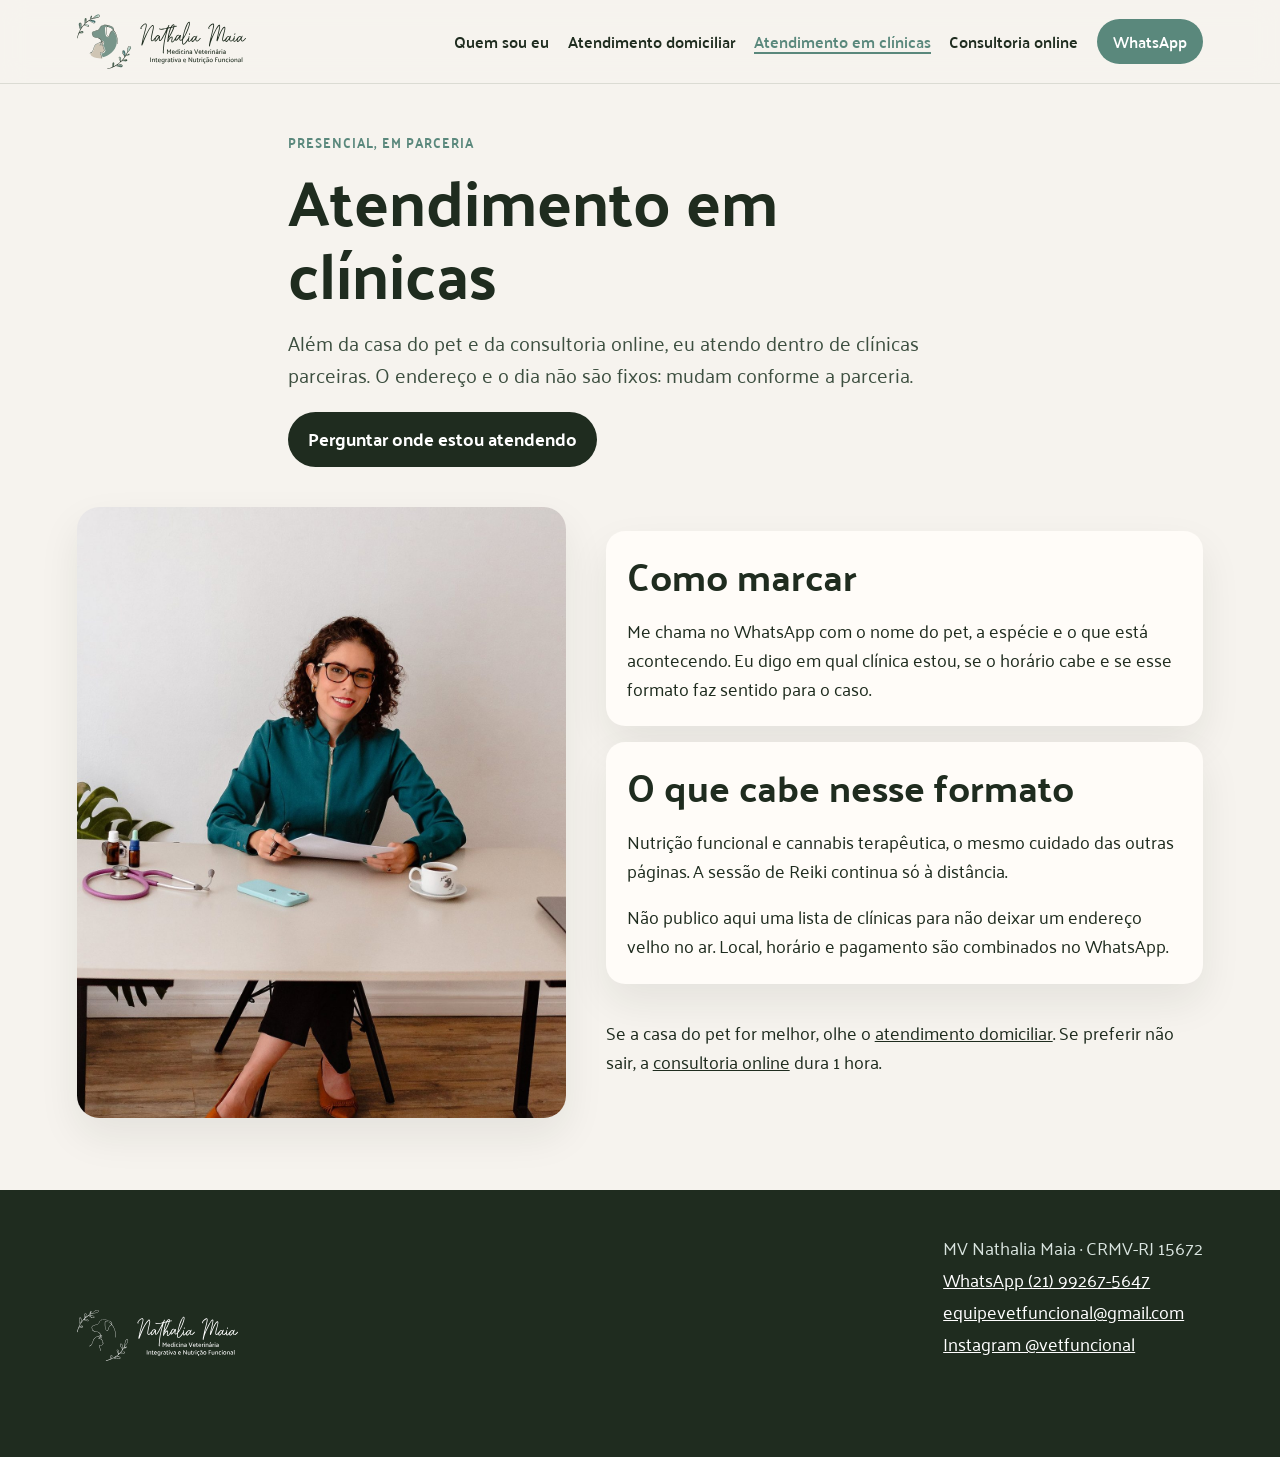
==== clinicas.html @ 90c44188 "Abre WhatsApp, e-mail e Instagram em outra aba. Co-authored-by: Cursor <cursoragent@cursor.com>" ====
<!DOCTYPE html>
<html lang="pt-BR">
<head>
  <meta charset="utf-8">
  <meta name="viewport" content="width=device-width, initial-scale=1">
  <meta name="robots" content="noindex">
  <title>Atendimento em clínicas | Nathalia Maia</title>
  <meta name="description" content="Atendimento da Dra. Nathalia Maia em clínicas parceiras. Local e horário confirmados pelo WhatsApp.">
  <link rel="icon" href="assets/icone.png">
  <link rel="preconnect" href="https://fonts.googleapis.com">
  <link rel="preconnect" href="https://fonts.gstatic.com" crossorigin>
  <link href="https://fonts.googleapis.com/css2?family=Palanquin:wght@400;500;600;700&display=swap" rel="stylesheet">
  <link rel="stylesheet" href="css/styles.css">
</head>
<body>
  <a class="skip" href="#conteudo">Ir para o conteúdo</a>
  <header class="site-header">
    <a class="logo" href="index.html">
      <img src="assets/logo.svg" alt="Nathalia Maia, medicina veterinária integrativa e nutrição funcional">
    </a>
    <button class="nav-toggle" type="button" aria-expanded="false" aria-controls="site-nav">Menu</button>
    <nav class="site-nav" id="site-nav">
      <a href="index.html">Quem sou eu</a>
      <a href="domiciliar.html">Atendimento domiciliar</a>
      <a href="clinicas.html" aria-current="page">Atendimento em clínicas</a>
      <a href="online.html">Consultoria online</a>
      <a class="btn btn-wa" href="https://wa.me/5521992675647?text=Ol%C3%A1%2C%20Dra.%20Nathalia!%20Vim%20pelo%20site%20e%20gostaria%20de%20saber%20sobre%20o%20atendimento%20em%20cl%C3%ADnica." target="_blank" rel="noopener noreferrer">WhatsApp</a>
    </nav>
  </header>

  <main id="conteudo">
    <section class="wrap page-hero">
      <p class="kicker">Presencial, em parceria</p>
      <h1>Atendimento em clínicas</h1>
      <p class="lead">Além da casa do pet e da consultoria online, eu atendo dentro de clínicas parceiras. O endereço e o dia não são fixos: mudam conforme a parceria.</p>
      <div class="actions">
        <a class="btn btn-solid" href="https://wa.me/5521992675647?text=Ol%C3%A1%2C%20Dra.%20Nathalia!%20Vim%20pelo%20site%20e%20gostaria%20de%20saber%20sobre%20o%20atendimento%20em%20cl%C3%ADnica." target="_blank" rel="noopener noreferrer">Perguntar onde estou atendendo</a>
      </div>
    </section>

    <section class="section" style="padding-top: 1.5rem;">
      <div class="wrap split">
        <div class="frame portrait">
          <img src="assets/nathalia-mesa.jpg" alt="Dra. Nathalia Maia em atendimento, sentada à mesa com documentos">
        </div>
        <div class="stack">
          <article class="card">
            <h2>Como marcar</h2>
            <p>Me chama no WhatsApp com o nome do pet, a espécie e o que está acontecendo. Eu digo em qual clínica estou, se o horário cabe e se esse formato faz sentido para o caso.</p>
          </article>
          <article class="card">
            <h2>O que cabe nesse formato</h2>
            <p>Nutrição funcional e cannabis terapêutica, o mesmo cuidado das outras páginas. A sessão de Reiki continua só à distância.</p>
            <p>Não publico aqui uma lista de clínicas para não deixar um endereço velho no ar. Local, horário e pagamento são combinados no WhatsApp.</p>
          </article>
          <p>Se a casa do pet for melhor, olhe o <a href="domiciliar.html">atendimento domiciliar</a>. Se preferir não sair, a <a href="online.html">consultoria online</a> dura 1 hora.</p>
        </div>
      </div>
    </section>
  </main>

  <footer class="site-footer">
    <div class="wrap">
      <img src="assets/logo-branco.svg" alt="">
      <div>
        <p>MV Nathalia Maia · CRMV-RJ 15672</p>
        <p><a href="https://wa.me/5521992675647" target="_blank" rel="noopener noreferrer">WhatsApp (21) 99267-5647</a></p>
        <p><a href="mailto:equipevetfuncional@gmail.com" target="_blank" rel="noopener noreferrer">equipevetfuncional@gmail.com</a></p>
        <p><a href="https://instagram.com/vetfuncional" target="_blank" rel="noopener noreferrer">Instagram @vetfuncional</a></p>
      </div>
    </div>
  </footer>
  <a class="float-wa" href="https://wa.me/5521992675647?text=Ol%C3%A1%2C%20Dra.%20Nathalia!%20Vim%20pelo%20site%20e%20gostaria%20de%20saber%20sobre%20o%20atendimento%20em%20cl%C3%ADnica." target="_blank" rel="noopener noreferrer">WhatsApp</a>
  <script src="js/nav.js"></script>
</body>
</html>
---- css/styles.css ----
:root {
  --ink: #1f2c1f;
  --ink-soft: #3d4f40;
  --viridian: #5a887c;
  --cyan: #609090;
  --tareyton: #a2c9be;
  --dune: #cec0ae;
  --khaki: #b8a687;
  --paper: #f6f3ee;
  --card: #fffcf8;
  --line: rgba(31, 44, 31, 0.12);
  --shadow: 0 18px 40px rgba(31, 44, 31, 0.08);
  --header: 5.25rem;
  --max: 72rem;
  --font: "Palanquin", "Segoe UI", sans-serif;
}

* { box-sizing: border-box; }

html { scroll-behavior: smooth; }

body {
  margin: 0;
  font-family: var(--font);
  color: var(--ink);
  background: var(--paper);
  font-size: 1.125rem;
  line-height: 1.6;
}

img { max-width: 100%; display: block; }

a { color: inherit; }

.skip {
  position: absolute;
  left: 1rem;
  top: -4rem;
  background: var(--ink);
  color: white;
  padding: 0.5rem 0.8rem;
  z-index: 20;
}

.skip:focus { top: 1rem; }

.site-header {
  position: sticky;
  top: 0;
  z-index: 10;
  display: flex;
  align-items: center;
  justify-content: space-between;
  gap: 1rem;
  min-height: var(--header);
  padding: 0.75rem 6vw;
  background: rgba(246, 243, 238, 0.92);
  backdrop-filter: blur(12px);
  border-bottom: 1px solid var(--line);
}

.logo img { height: 3.4rem; width: auto; }

.nav-toggle {
  display: none;
  border: 1px solid var(--ink);
  background: transparent;
  color: var(--ink);
  font: inherit;
  font-weight: 600;
  padding: 0.45rem 0.8rem;
  border-radius: 999px;
  cursor: pointer;
}

.site-nav {
  display: flex;
  align-items: center;
  gap: 1.15rem;
}

.site-nav a {
  text-decoration: none;
  font-weight: 600;
  font-size: 1rem;
}

.site-nav a[aria-current="page"] {
  color: var(--viridian);
  box-shadow: inset 0 -2px 0 var(--viridian);
}

.btn {
  display: inline-flex;
  align-items: center;
  justify-content: center;
  gap: 0.45rem;
  text-decoration: none;
  font-weight: 700;
  border-radius: 999px;
  padding: 0.75rem 1.2rem;
  border: 1px solid transparent;
}

.btn-solid {
  background: var(--ink);
  color: white;
}

.btn-solid:hover { background: #314332; }

.btn-ghost {
  background: transparent;
  color: var(--ink);
  border-color: var(--ink);
}

.btn-wa { background: var(--viridian); color: white; padding: 0.55rem 0.95rem; }
.btn-wa:hover { background: #4c756a; }

.wrap {
  width: min(var(--max), calc(100% - 12vw));
  margin-inline: auto;
}

.hero {
  display: grid;
  grid-template-columns: 1.15fr 0.85fr;
  gap: 3.5rem;
  align-items: center;
  padding: 3.5rem 0 4rem;
}

.kicker {
  margin: 0 0 0.6rem;
  letter-spacing: 0.08em;
  text-transform: uppercase;
  font-size: 0.82rem;
  font-weight: 700;
  color: var(--viridian);
}

h1, h2, h3 { line-height: 1.15; font-weight: 700; }

h1 { font-size: clamp(2.4rem, 5vw, 4.1rem); margin: 0 0 1rem; }

h2 { font-size: clamp(1.8rem, 3vw, 2.5rem); margin: 0 0 0.8rem; }

h3 { font-size: 1.35rem; margin: 0 0 0.4rem; }

.lead { font-size: 1.25rem; color: var(--ink-soft); margin: 0 0 1.4rem; }

.actions { display: flex; flex-wrap: wrap; gap: 0.75rem; }

.hero-photo {
  position: relative;
}

.hero-photo img {
  width: 100%;
  aspect-ratio: 4 / 5;
  object-fit: cover;
  object-position: center 68%;
  border-radius: 1.6rem 1.6rem 4.5rem 1.6rem;
  box-shadow: var(--shadow);
}

.hero-photo::before {
  content: "";
  position: absolute;
  inset: 1.2rem -1rem -1rem 1.4rem;
  background: var(--tareyton);
  border-radius: 1.6rem 1.6rem 4.5rem 1.6rem;
  z-index: -1;
}

.band {
  background: #e7f2ee;
  padding: 4rem 0;
}

.band-sand { background: #f3eee6; }

.section { padding: 4.5rem 0; }

.grid-3, .grid-2 { display: grid; gap: 1.1rem; }

.grid-3 { grid-template-columns: repeat(3, 1fr); }
.grid-2 { grid-template-columns: repeat(2, 1fr); }

.card {
  background: var(--card);
  border-radius: 1.2rem;
  padding: 1.4rem 1.35rem 1.5rem;
  box-shadow: var(--shadow);
}

.card p:last-child { margin-bottom: 0; }

.card a.more {
  display: inline-block;
  margin-top: 0.8rem;
  font-weight: 700;
  color: var(--viridian);
}

.split {
  display: grid;
  grid-template-columns: 0.9fr 1.1fr;
  gap: 2.5rem;
  align-items: center;
}

.frame img {
  width: 100%;
  border-radius: 1.4rem;
  object-fit: cover;
  box-shadow: var(--shadow);
}

.portrait img { aspect-ratio: 4 / 5; object-position: center 30%; }
.wide img { aspect-ratio: 16 / 9; object-position: center 40%; }

ul.clean, ol.clean { margin: 0.4rem 0 0; padding-left: 1.15rem; }
ul.clean li, ol.clean li { margin: 0.35rem 0; }

.price {
  display: flex;
  flex-direction: column;
  gap: 0.2rem;
}

.price strong {
  font-size: 1.8rem;
  letter-spacing: -0.03em;
}

.note {
  border-left: 4px solid var(--khaki);
  background: #f8f1e6;
  padding: 1rem 1.1rem;
  border-radius: 0 1rem 1rem 0;
}

.note p { margin: 0.35rem 0; }

.quotes { display: grid; grid-template-columns: repeat(3, 1fr); gap: 1rem; }

blockquote {
  margin: 0;
  background: var(--card);
  border-radius: 1.2rem;
  padding: 1.3rem;
  box-shadow: var(--shadow);
}

blockquote p { margin: 0 0 0.8rem; }

blockquote footer { color: var(--ink-soft); font-size: 0.95rem; }

details {
  background: var(--card);
  border-radius: 1rem;
  padding: 0.9rem 1.1rem;
  box-shadow: var(--shadow);
}

details + details { margin-top: 0.7rem; }

summary {
  cursor: pointer;
  font-weight: 700;
}

details p { margin: 0.7rem 0 0.2rem; }

.page-hero { padding: 3rem 0 1rem; max-width: 44rem; }

.stack { display: grid; gap: 1rem; }

.site-footer {
  background: var(--ink);
  color: #f4f1ea;
  padding: 2.5rem 0 6rem;
}

.site-footer .wrap {
  display: flex;
  justify-content: space-between;
  gap: 2rem;
  align-items: end;
}

.site-footer img { height: 3.2rem; width: auto; }

.site-footer a { color: white; }
.site-footer p { margin: 0.2rem 0; color: #d9e4df; }

.float-wa {
  display: none;
}

@media (max-width: 860px) {
  .nav-toggle { display: inline-flex; }

  .site-nav {
    display: none;
    position: absolute;
    top: 100%;
    left: 0;
    right: 0;
    flex-direction: column;
    align-items: stretch;
    gap: 0.2rem;
    padding: 0.8rem 6vw 1.2rem;
    background: var(--paper);
    border-bottom: 1px solid var(--line);
  }

  .site-nav.is-open { display: flex; }

  .site-nav a { padding: 0.55rem 0; }

  .hero, .split, .grid-3, .grid-2, .quotes {
    grid-template-columns: 1fr;
  }

  .hero-photo { order: -1; }
  .hero-photo img, .portrait img { aspect-ratio: 5 / 4; object-position: center 70%; }

  .site-footer .wrap { flex-direction: column; align-items: start; }

  .float-wa {
    display: inline-flex;
    position: fixed;
    right: 1rem;
    bottom: 1rem;
    z-index: 12;
    background: var(--viridian);
    color: white;
    text-decoration: none;
    font-weight: 700;
    border-radius: 999px;
    padding: 0.8rem 1.05rem;
    box-shadow: var(--shadow);
  }
}
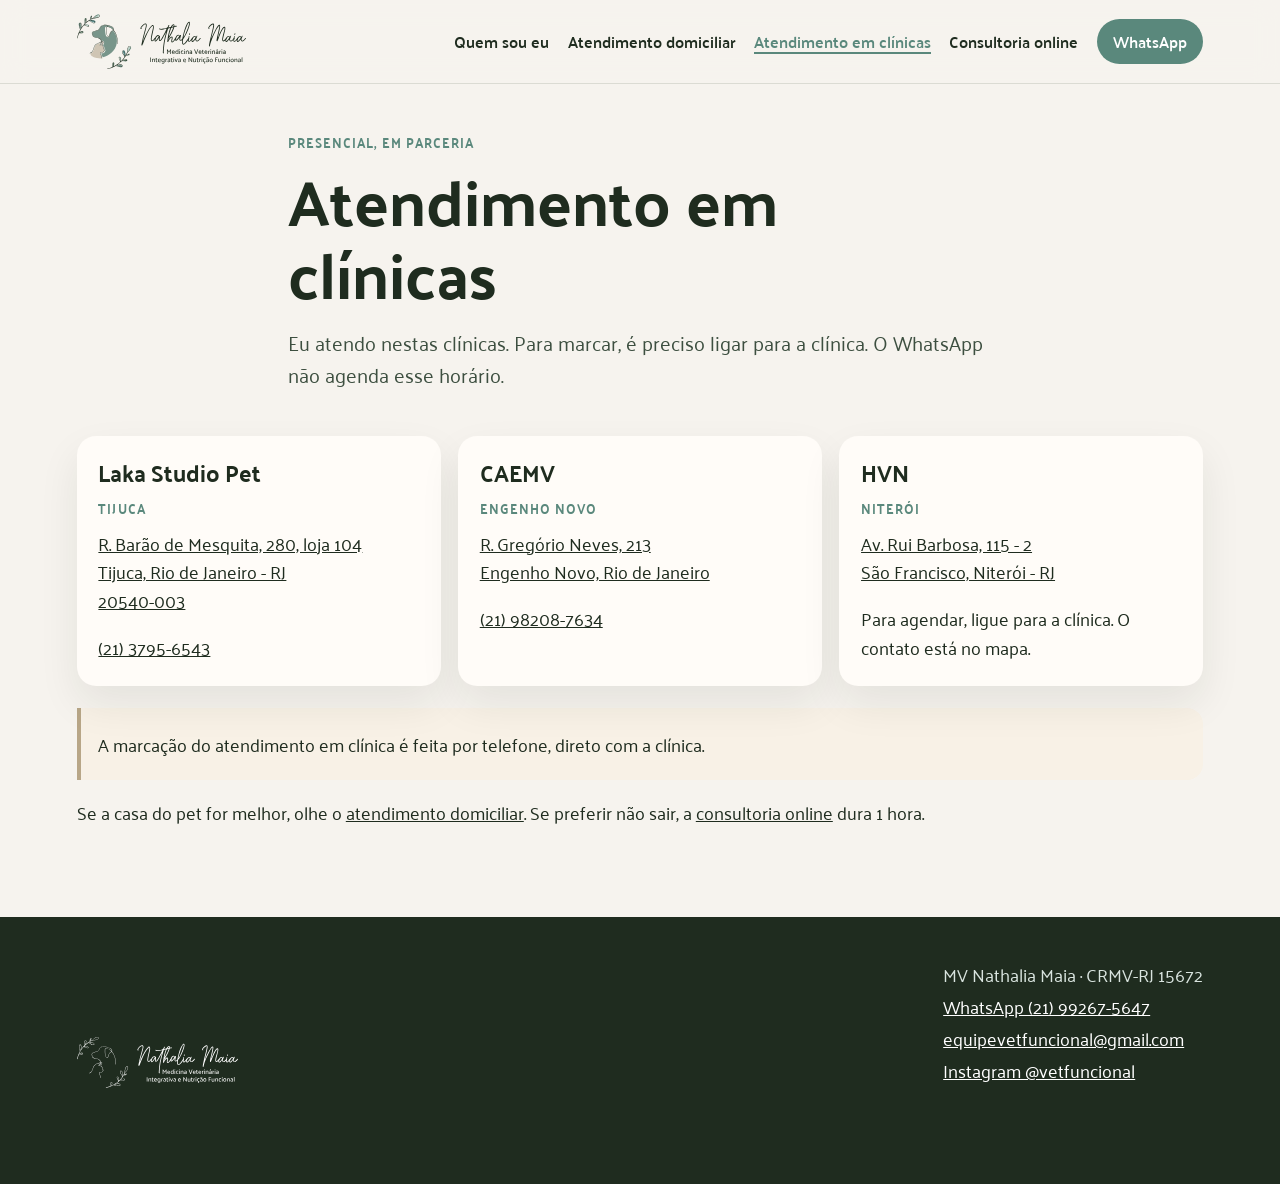
==== commit e62ba09b: "Adiciona os tres atendimentos e as clinicas parceiras. Co-authored-by: Cursor <cursoragent@cursor.co" ====
--- a/clinicas.html
+++ b/clinicas.html
@@ -5,7 +5,7 @@
   <meta name="viewport" content="width=device-width, initial-scale=1">
   <meta name="robots" content="noindex">
   <title>Atendimento em clínicas | Nathalia Maia</title>
-  <meta name="description" content="Atendimento da Dra. Nathalia Maia em clínicas parceiras. Local e horário confirmados pelo WhatsApp.">
+  <meta name="description" content="Atendimento da Dra. Nathalia Maia na Laka Studio Pet, no CAEMV e no HVN. A marcação é por telefone, na clínica.">
   <link rel="icon" href="assets/icone.png">
   <link rel="preconnect" href="https://fonts.googleapis.com">
   <link rel="preconnect" href="https://fonts.gstatic.com" crossorigin>
@@ -32,29 +32,41 @@
     <section class="wrap page-hero">
       <p class="kicker">Presencial, em parceria</p>
       <h1>Atendimento em clínicas</h1>
-      <p class="lead">Além da casa do pet e da consultoria online, eu atendo dentro de clínicas parceiras. O endereço e o dia não são fixos: mudam conforme a parceria.</p>
-      <div class="actions">
-        <a class="btn btn-solid" href="https://wa.me/5521992675647?text=Ol%C3%A1%2C%20Dra.%20Nathalia!%20Vim%20pelo%20site%20e%20gostaria%20de%20saber%20sobre%20o%20atendimento%20em%20cl%C3%ADnica." target="_blank" rel="noopener noreferrer">Perguntar onde estou atendendo</a>
-      </div>
+      <p class="lead">Eu atendo nestas clínicas. Para marcar, é preciso ligar para a clínica. O WhatsApp não agenda esse horário.</p>
     </section>
 
-    <section class="section" style="padding-top: 1.5rem;">
-      <div class="wrap split">
-        <div class="frame portrait">
-          <img src="assets/nathalia-mesa.jpg" alt="Dra. Nathalia Maia em atendimento, sentada à mesa com documentos">
+    <section class="section" style="padding-top: 0.5rem;">
+      <div class="wrap grid-3">
+        <article class="card clinic">
+          <h2>Laka Studio Pet</h2>
+          <p class="kicker">Tijuca</p>
+          <address>
+            <a href="https://share.google/s3fcUxepsuqesqkMe" target="_blank" rel="noopener noreferrer">R. Barão de Mesquita, 280, loja 104<br>Tijuca, Rio de Janeiro - RJ<br>20540-003</a>
+          </address>
+          <p><a href="tel:+552137956543" target="_blank" rel="noopener noreferrer">(21) 3795-6543</a></p>
+        </article>
+        <article class="card clinic">
+          <h2>CAEMV</h2>
+          <p class="kicker">Engenho Novo</p>
+          <address>
+            <a href="https://share.google/D18ZGdsnFcxJZCUdR" target="_blank" rel="noopener noreferrer">R. Gregório Neves, 213<br>Engenho Novo, Rio de Janeiro</a>
+          </address>
+          <p><a href="tel:+5521982087634" target="_blank" rel="noopener noreferrer">(21) 98208-7634</a></p>
+        </article>
+        <article class="card clinic">
+          <h2>HVN</h2>
+          <p class="kicker">Niterói</p>
+          <address>
+            <a href="https://share.google/txyQlOw5Al6ia4sF4" target="_blank" rel="noopener noreferrer">Av. Rui Barbosa, 115 - 2<br>São Francisco, Niterói - RJ</a>
+          </address>
+          <p>Para agendar, ligue para a clínica. O contato está no mapa.</p>
+        </article>
+      </div>
+      <div class="wrap">
+        <div class="note" style="margin-top: 1.4rem;">
+          <p>A marcação do atendimento em clínica é feita por telefone, direto com a clínica.</p>
         </div>
-        <div class="stack">
-          <article class="card">
-            <h2>Como marcar</h2>
-            <p>Me chama no WhatsApp com o nome do pet, a espécie e o que está acontecendo. Eu digo em qual clínica estou, se o horário cabe e se esse formato faz sentido para o caso.</p>
-          </article>
-          <article class="card">
-            <h2>O que cabe nesse formato</h2>
-            <p>Nutrição funcional e cannabis terapêutica, o mesmo cuidado das outras páginas. A sessão de Reiki continua só à distância.</p>
-            <p>Não publico aqui uma lista de clínicas para não deixar um endereço velho no ar. Local, horário e pagamento são combinados no WhatsApp.</p>
-          </article>
-          <p>Se a casa do pet for melhor, olhe o <a href="domiciliar.html">atendimento domiciliar</a>. Se preferir não sair, a <a href="online.html">consultoria online</a> dura 1 hora.</p>
-        </div>
+        <p>Se a casa do pet for melhor, olhe o <a href="domiciliar.html">atendimento domiciliar</a>. Se preferir não sair, a <a href="online.html">consultoria online</a> dura 1 hora.</p>
       </div>
     </section>
   </main>
--- a/css/styles.css
+++ b/css/styles.css
@@ -204,6 +204,35 @@
   color: var(--viridian);
 }
 
+.subnav {
+  display: flex;
+  flex-wrap: wrap;
+  gap: 0.55rem;
+  margin: 1.3rem 0 0;
+  padding: 0;
+  list-style: none;
+}
+
+.subnav a {
+  text-decoration: none;
+  font-weight: 700;
+  font-size: 0.98rem;
+  background: #e7f2ee;
+  border-radius: 999px;
+  padding: 0.55rem 0.9rem;
+}
+
+.subnav a:hover { background: var(--tareyton); }
+
+.topic { scroll-margin-top: 6.5rem; }
+
+.clinic h2 { font-size: 1.45rem; }
+
+.clinic address {
+  font-style: normal;
+  margin: 0.35rem 0;
+}
+
 .split {
   display: grid;
   grid-template-columns: 0.9fr 1.1fr;
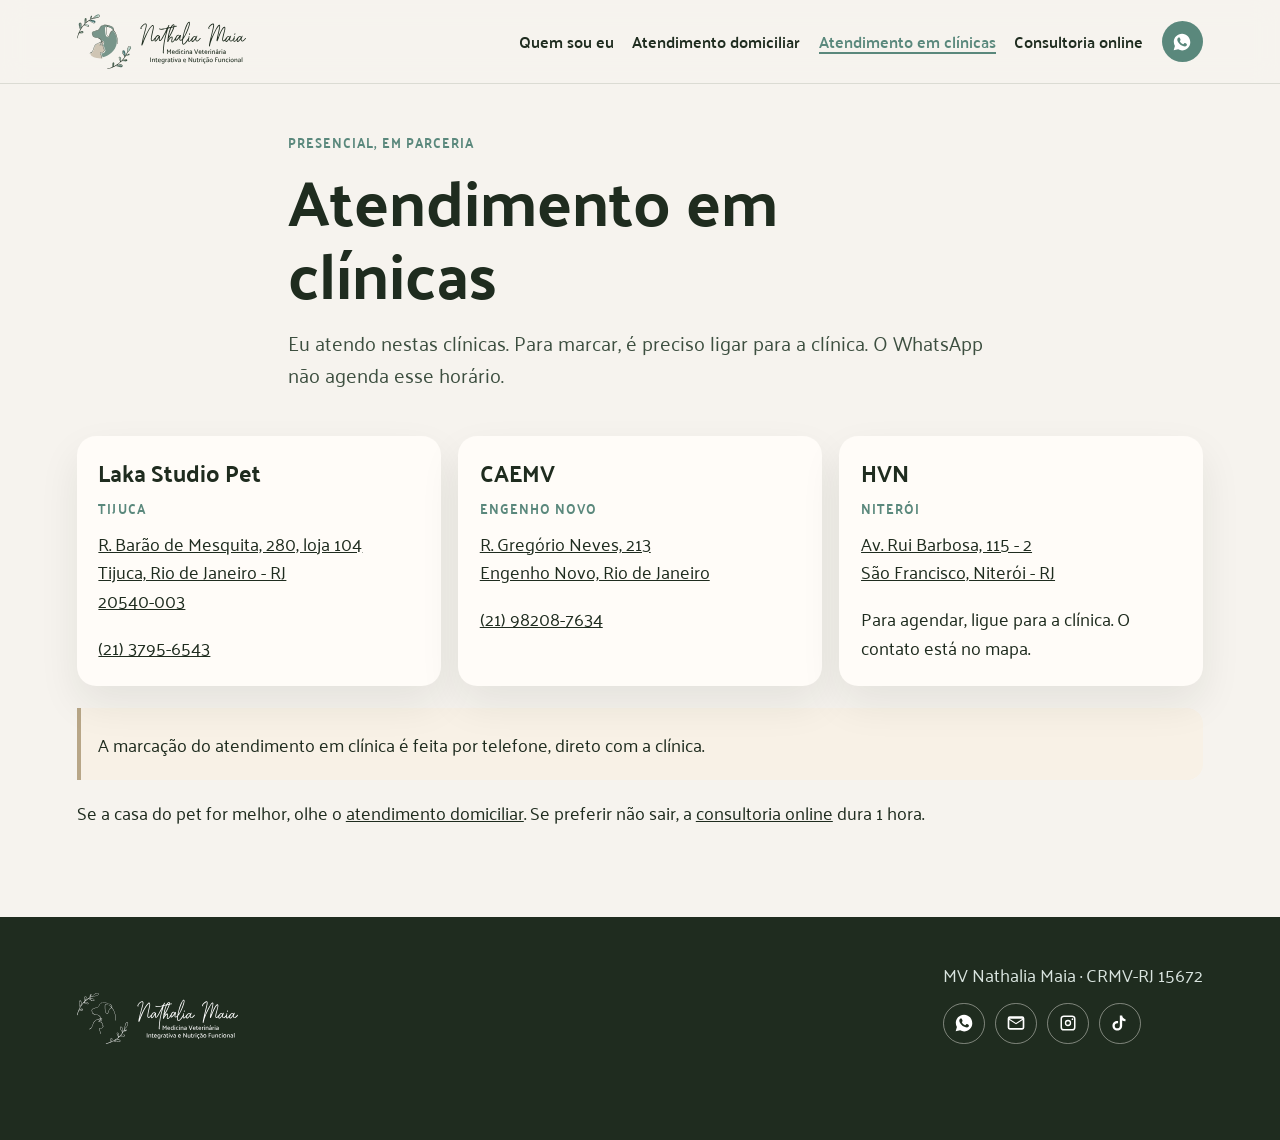
==== commit ebb99e3f: "Troca os contatos do rodape por icones e adiciona o TikTok. Co-authored-by: Cursor <cursoragent@curs" ====
--- a/clinicas.html
+++ b/clinicas.html
@@ -24,7 +24,7 @@
       <a href="domiciliar.html">Atendimento domiciliar</a>
       <a href="clinicas.html" aria-current="page">Atendimento em clínicas</a>
       <a href="online.html">Consultoria online</a>
-      <a class="btn btn-wa" href="https://wa.me/5521992675647?text=Ol%C3%A1%2C%20Dra.%20Nathalia!%20Vim%20pelo%20site%20e%20gostaria%20de%20saber%20sobre%20o%20atendimento%20em%20cl%C3%ADnica." target="_blank" rel="noopener noreferrer">WhatsApp</a>
+      <a class="btn btn-wa" href="https://wa.me/5521992675647?text=Ol%C3%A1%2C%20Dra.%20Nathalia!%20Vim%20pelo%20site%20e%20gostaria%20de%20saber%20sobre%20o%20atendimento%20em%20cl%C3%ADnica." target="_blank" rel="noopener noreferrer" aria-label="WhatsApp"><svg class="icon" viewBox="0 0 24 24" aria-hidden="true"><path d="M12.04 2C6.58 2 2.15 6.4 2.15 11.83c0 1.74.46 3.44 1.34 4.94L2 22l5.39-1.41a10 10 0 0 0 4.65 1.47h.01c5.46 0 9.89-4.4 9.89-9.83C21.94 6.4 17.5 2 12.04 2zm5.76 13.9c-.24.68-1.4 1.3-1.94 1.38-.5.08-1.12.11-1.81-.11-.42-.14-.95-.3-1.64-.59-2.88-1.24-4.76-4.15-4.9-4.34-.14-.2-1.16-1.54-1.16-2.94s.73-2.08 1-2.37c.24-.28.64-.41 1.02-.41.12 0 .23 0 .33.01.3.01.44.03.64.49.24.58.82 2 .89 2.15.07.14.12.32.02.51-.1.2-.14.32-.28.49-.14.17-.3.38-.42.51-.14.14-.28.29-.12.56.16.27.72 1.19 1.55 1.93 1.06.95 1.96 1.25 2.24 1.39.28.14.44.12.6-.07.17-.2.7-.81.88-1.09.19-.28.37-.23.63-.14.26.09 1.64.77 1.92.91.28.14.47.21.54.33.07.12.07.68-.17 1.36z"/></svg></a>
     </nav>
   </header>
 
@@ -76,13 +76,16 @@
       <img src="assets/logo-branco.svg" alt="">
       <div>
         <p>MV Nathalia Maia · CRMV-RJ 15672</p>
-        <p><a href="https://wa.me/5521992675647" target="_blank" rel="noopener noreferrer">WhatsApp (21) 99267-5647</a></p>
-        <p><a href="mailto:equipevetfuncional@gmail.com" target="_blank" rel="noopener noreferrer">equipevetfuncional@gmail.com</a></p>
-        <p><a href="https://instagram.com/vetfuncional" target="_blank" rel="noopener noreferrer">Instagram @vetfuncional</a></p>
+        <nav class="social" aria-label="Contato">
+          <a href="https://wa.me/5521992675647" target="_blank" rel="noopener noreferrer" aria-label="WhatsApp (21) 99267-5647"><svg class="icon" viewBox="0 0 24 24" aria-hidden="true"><path d="M12.04 2C6.58 2 2.15 6.4 2.15 11.83c0 1.74.46 3.44 1.34 4.94L2 22l5.39-1.41a10 10 0 0 0 4.65 1.47h.01c5.46 0 9.89-4.4 9.89-9.83C21.94 6.4 17.5 2 12.04 2zm5.76 13.9c-.24.68-1.4 1.3-1.94 1.38-.5.08-1.12.11-1.81-.11-.42-.14-.95-.3-1.64-.59-2.88-1.24-4.76-4.15-4.9-4.34-.14-.2-1.16-1.54-1.16-2.94s.73-2.08 1-2.37c.24-.28.64-.41 1.02-.41.12 0 .23 0 .33.01.3.01.44.03.64.49.24.58.82 2 .89 2.15.07.14.12.32.02.51-.1.2-.14.32-.28.49-.14.17-.3.38-.42.51-.14.14-.28.29-.12.56.16.27.72 1.19 1.55 1.93 1.06.95 1.96 1.25 2.24 1.39.28.14.44.12.6-.07.17-.2.7-.81.88-1.09.19-.28.37-.23.63-.14.26.09 1.64.77 1.92.91.28.14.47.21.54.33.07.12.07.68-.17 1.36z"/></svg></a>
+          <a href="mailto:equipevetfuncional@gmail.com" target="_blank" rel="noopener noreferrer" aria-label="E-mail equipevetfuncional@gmail.com"><svg class="icon" viewBox="0 0 24 24" aria-hidden="true"><path d="M2 6.5A2.5 2.5 0 0 1 4.5 4h15A2.5 2.5 0 0 1 22 6.5v11a2.5 2.5 0 0 1-2.5 2.5h-15A2.5 2.5 0 0 1 2 17.5v-11zm2.2.3 7.8 5.1 7.8-5.1H4.2zM20 8.4l-7.4 4.8a1 1 0 0 1-1.1 0L4 8.4V17.5c0 .3.2.5.5.5h15c.3 0 .5-.2.5-.5V8.4z"/></svg></a>
+          <a href="https://instagram.com/vetfuncional" target="_blank" rel="noopener noreferrer" aria-label="Instagram @vetfuncional"><svg class="icon" viewBox="0 0 24 24" aria-hidden="true"><path d="M7 3h10a4 4 0 0 1 4 4v10a4 4 0 0 1-4 4H7a4 4 0 0 1-4-4V7a4 4 0 0 1 4-4zm10 1.8H7A2.2 2.2 0 0 0 4.8 7v10A2.2 2.2 0 0 0 7 19.2h10A2.2 2.2 0 0 0 19.2 17V7A2.2 2.2 0 0 0 17 4.8zM12 8.2A3.8 3.8 0 1 1 8.2 12 3.8 3.8 0 0 1 12 8.2zm0 1.6A2.2 2.2 0 1 0 14.2 12 2.2 2.2 0 0 0 12 9.8zM17.35 6.4a1.05 1.05 0 1 1-1.05 1.05 1.05 1.05 0 0 1 1.05-1.05z"/></svg></a>
+          <a href="https://www.tiktok.com/@vetfuncional" target="_blank" rel="noopener noreferrer" aria-label="TikTok @vetfuncional"><svg class="icon" viewBox="0 0 24 24" aria-hidden="true"><path d="M14.6 3c.35 2.35 1.7 4.05 4 4.35v2.45a6.7 6.7 0 0 1-4-.95v6.45c0 3.25-2.55 5.7-5.8 5.7S2.95 18.55 2.95 15.3 5.5 9.6 8.75 9.6c.32 0 .64.03.95.08v2.62a3.15 3.15 0 0 0-.95-.15 3.05 3.05 0 1 0 3.05 3.05V3h2.8z"/></svg></a>
+        </nav>
       </div>
     </div>
   </footer>
-  <a class="float-wa" href="https://wa.me/5521992675647?text=Ol%C3%A1%2C%20Dra.%20Nathalia!%20Vim%20pelo%20site%20e%20gostaria%20de%20saber%20sobre%20o%20atendimento%20em%20cl%C3%ADnica." target="_blank" rel="noopener noreferrer">WhatsApp</a>
+  <a class="float-wa" href="https://wa.me/5521992675647?text=Ol%C3%A1%2C%20Dra.%20Nathalia!%20Vim%20pelo%20site%20e%20gostaria%20de%20saber%20sobre%20o%20atendimento%20em%20cl%C3%ADnica." target="_blank" rel="noopener noreferrer" aria-label="WhatsApp"><svg class="icon" viewBox="0 0 24 24" aria-hidden="true"><path d="M12.04 2C6.58 2 2.15 6.4 2.15 11.83c0 1.74.46 3.44 1.34 4.94L2 22l5.39-1.41a10 10 0 0 0 4.65 1.47h.01c5.46 0 9.89-4.4 9.89-9.83C21.94 6.4 17.5 2 12.04 2zm5.76 13.9c-.24.68-1.4 1.3-1.94 1.38-.5.08-1.12.11-1.81-.11-.42-.14-.95-.3-1.64-.59-2.88-1.24-4.76-4.15-4.9-4.34-.14-.2-1.16-1.54-1.16-2.94s.73-2.08 1-2.37c.24-.28.64-.41 1.02-.41.12 0 .23 0 .33.01.3.01.44.03.64.49.24.58.82 2 .89 2.15.07.14.12.32.02.51-.1.2-.14.32-.28.49-.14.17-.3.38-.42.51-.14.14-.28.29-.12.56.16.27.72 1.19 1.55 1.93 1.06.95 1.96 1.25 2.24 1.39.28.14.44.12.6-.07.17-.2.7-.81.88-1.09.19-.28.37-.23.63-.14.26.09 1.64.77 1.92.91.28.14.47.21.54.33.07.12.07.68-.17 1.36z"/></svg></a>
   <script src="js/nav.js"></script>
 </body>
 </html>
--- a/css/styles.css
+++ b/css/styles.css
@@ -115,8 +115,21 @@
   border-color: var(--ink);
 }
 
-.btn-wa { background: var(--viridian); color: white; padding: 0.55rem 0.95rem; }
+.btn-wa {
+  background: var(--viridian);
+  color: white;
+  width: 2.6rem;
+  height: 2.6rem;
+  padding: 0;
+}
 .btn-wa:hover { background: #4c756a; }
+
+.icon {
+  width: 1.25rem;
+  height: 1.25rem;
+  display: block;
+  fill: currentColor;
+}
 
 .wrap {
   width: min(var(--max), calc(100% - 12vw));
@@ -324,6 +337,25 @@
 
 .site-footer a { color: white; }
 .site-footer p { margin: 0.2rem 0; color: #d9e4df; }
+
+.social {
+  display: flex;
+  gap: 0.65rem;
+  margin-top: 0.85rem;
+}
+
+.social a {
+  display: inline-flex;
+  align-items: center;
+  justify-content: center;
+  width: 2.6rem;
+  height: 2.6rem;
+  border-radius: 50%;
+  border: 1px solid rgba(244, 241, 234, 0.45);
+  text-decoration: none;
+}
+
+.social a:hover { background: rgba(244, 241, 234, 0.12); }
 
 .float-wa {
   display: none;
@@ -349,6 +381,7 @@
   .site-nav.is-open { display: flex; }
 
   .site-nav a { padding: 0.55rem 0; }
+  .site-nav a.btn-wa { padding: 0; align-self: flex-start; }
 
   .hero, .split, .grid-3, .grid-2, .quotes {
     grid-template-columns: 1fr;
@@ -361,16 +394,18 @@
 
   .float-wa {
     display: inline-flex;
+    align-items: center;
+    justify-content: center;
     position: fixed;
     right: 1rem;
     bottom: 1rem;
     z-index: 12;
+    width: 3.4rem;
+    height: 3.4rem;
     background: var(--viridian);
     color: white;
     text-decoration: none;
-    font-weight: 700;
-    border-radius: 999px;
-    padding: 0.8rem 1.05rem;
+    border-radius: 50%;
     box-shadow: var(--shadow);
   }
 }
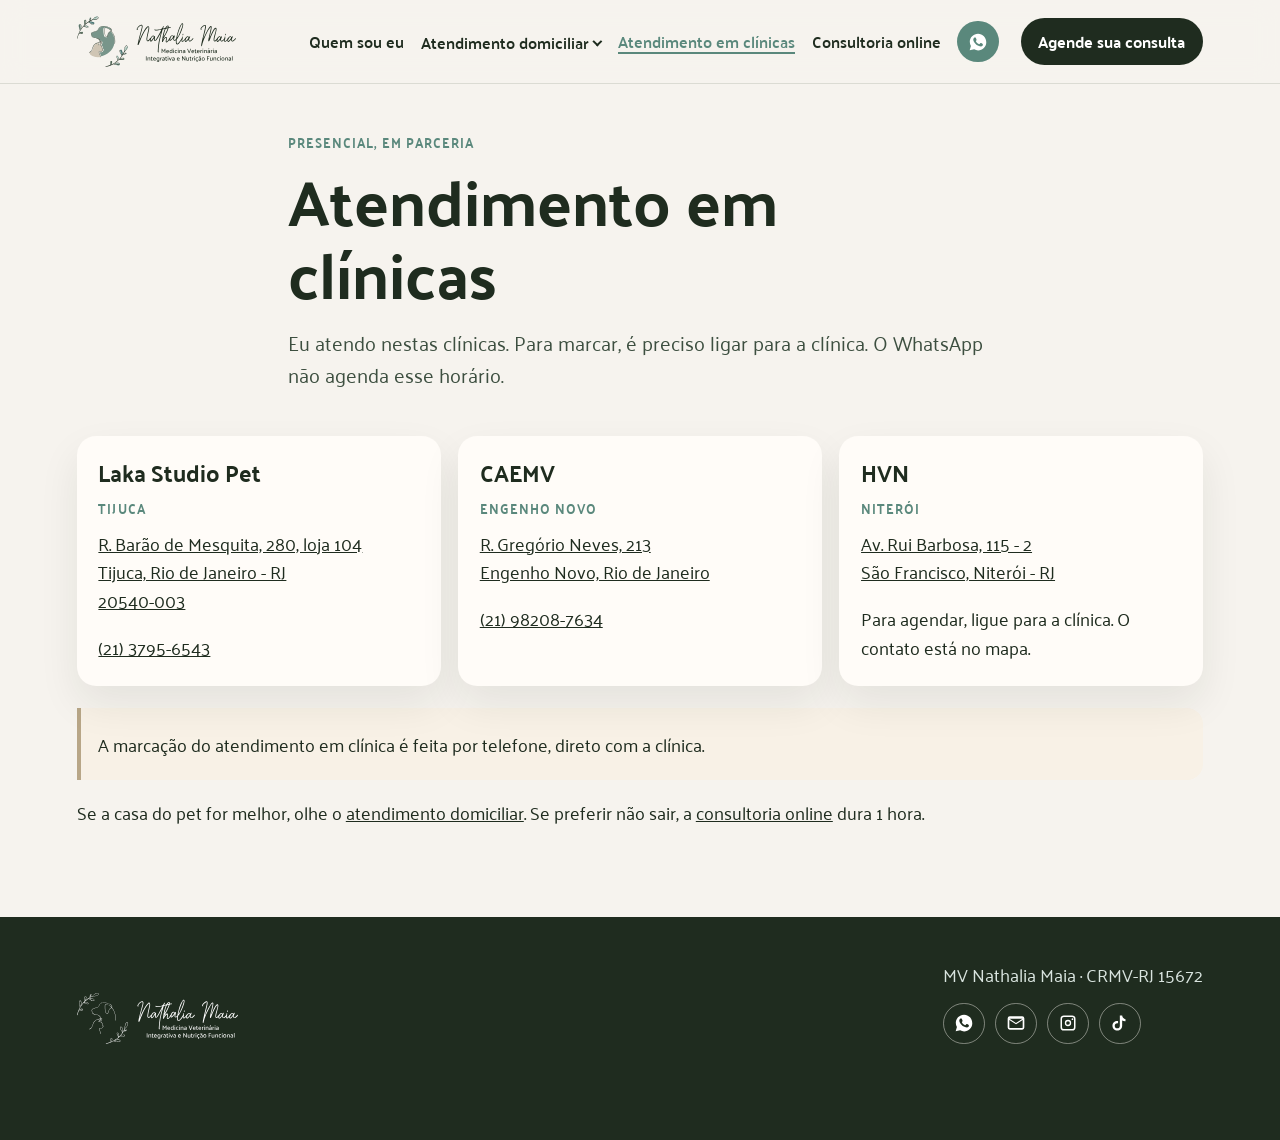
==== commit 8f3854ff: "Deixa o menu em tres linhas, abre os atendimentos domiciliares e adiciona Agende sua consulta. Co-au" ====
--- a/clinicas.html
+++ b/clinicas.html
@@ -18,14 +18,24 @@
     <a class="logo" href="index.html">
       <img src="assets/logo.svg" alt="Nathalia Maia, medicina veterinária integrativa e nutrição funcional">
     </a>
-    <button class="nav-toggle" type="button" aria-expanded="false" aria-controls="site-nav">Menu</button>
     <nav class="site-nav" id="site-nav">
       <a href="index.html">Quem sou eu</a>
-      <a href="domiciliar.html">Atendimento domiciliar</a>
+      <div class="menu-drop">
+        <button class="menu-drop-btn" type="button" aria-expanded="false" aria-controls="menu-domiciliar">Atendimento domiciliar<span class="caret" aria-hidden="true"></span></button>
+        <div class="menu-panel" id="menu-domiciliar">
+          <a href="domiciliar.html#nutricional">Atendimento Nutricional Funcional</a>
+          <a href="domiciliar.html#cannabis">Atendimento Terapêutico com Cannabis</a>
+          <a href="domiciliar.html#terapia">Sessão de Terapia Pet à distância</a>
+        </div>
+      </div>
       <a href="clinicas.html" aria-current="page">Atendimento em clínicas</a>
       <a href="online.html">Consultoria online</a>
       <a class="btn btn-wa" href="https://wa.me/5521992675647?text=Ol%C3%A1%2C%20Dra.%20Nathalia!%20Vim%20pelo%20site%20e%20gostaria%20de%20saber%20sobre%20o%20atendimento%20em%20cl%C3%ADnica." target="_blank" rel="noopener noreferrer" aria-label="WhatsApp"><svg class="icon" viewBox="0 0 24 24" aria-hidden="true"><path d="M12.04 2C6.58 2 2.15 6.4 2.15 11.83c0 1.74.46 3.44 1.34 4.94L2 22l5.39-1.41a10 10 0 0 0 4.65 1.47h.01c5.46 0 9.89-4.4 9.89-9.83C21.94 6.4 17.5 2 12.04 2zm5.76 13.9c-.24.68-1.4 1.3-1.94 1.38-.5.08-1.12.11-1.81-.11-.42-.14-.95-.3-1.64-.59-2.88-1.24-4.76-4.15-4.9-4.34-.14-.2-1.16-1.54-1.16-2.94s.73-2.08 1-2.37c.24-.28.64-.41 1.02-.41.12 0 .23 0 .33.01.3.01.44.03.64.49.24.58.82 2 .89 2.15.07.14.12.32.02.51-.1.2-.14.32-.28.49-.14.17-.3.38-.42.51-.14.14-.28.29-.12.56.16.27.72 1.19 1.55 1.93 1.06.95 1.96 1.25 2.24 1.39.28.14.44.12.6-.07.17-.2.7-.81.88-1.09.19-.28.37-.23.63-.14.26.09 1.64.77 1.92.91.28.14.47.21.54.33.07.12.07.68-.17 1.36z"/></svg></a>
     </nav>
+    <div class="header-end">
+      <a class="btn btn-agende" href="https://wa.me/5521992675647?text=Ol%C3%A1%2C%20Dra.%20Nathalia!%20Vim%20pelo%20site%20e%20gostaria%20de%20agendar%20uma%20consulta." target="_blank" rel="noopener noreferrer">Agende sua consulta</a>
+      <button class="nav-toggle" type="button" aria-expanded="false" aria-controls="site-nav" aria-label="Abrir menu"><span></span><span></span><span></span></button>
+    </div>
   </header>
 
   <main id="conteudo">
--- a/css/styles.css
+++ b/css/styles.css
@@ -59,24 +59,45 @@
   border-bottom: 1px solid var(--line);
 }
 
-.logo img { height: 3.4rem; width: auto; }
+.logo { min-width: 0; }
+.logo img { height: 3.2rem; width: auto; max-width: 100%; }
+
+.header-end {
+  display: flex;
+  align-items: center;
+  gap: 0.55rem;
+  flex: 0 0 auto;
+}
 
 .nav-toggle {
   display: none;
-  border: 1px solid var(--ink);
+  width: 2.75rem;
+  height: 2.75rem;
+  padding: 0;
+  border: 0;
   background: transparent;
-  color: var(--ink);
-  font: inherit;
-  font-weight: 600;
-  padding: 0.45rem 0.8rem;
-  border-radius: 999px;
   cursor: pointer;
+  flex-direction: column;
+  align-items: center;
+  justify-content: center;
+  gap: 5px;
+}
+
+.nav-toggle span {
+  display: block;
+  width: 1.35rem;
+  height: 2px;
+  background: var(--ink);
+  border-radius: 2px;
 }
 
 .site-nav {
   display: flex;
   align-items: center;
-  gap: 1.15rem;
+  justify-content: flex-end;
+  gap: 1.05rem;
+  flex: 1;
+  margin-right: 0.35rem;
 }
 
 .site-nav a {
@@ -124,6 +145,75 @@
 }
 .btn-wa:hover { background: #4c756a; }
 
+.btn-agende {
+  background: var(--ink);
+  color: white;
+  white-space: nowrap;
+  padding: 0.65rem 1.05rem;
+  font-size: 0.98rem;
+}
+
+.btn-agende:hover { background: #314332; }
+
+.menu-drop { position: relative; }
+
+.menu-drop-btn {
+  display: inline-flex;
+  align-items: center;
+  gap: 0.35rem;
+  border: 0;
+  background: none;
+  color: inherit;
+  font: inherit;
+  font-weight: 600;
+  font-size: 1rem;
+  cursor: pointer;
+  padding: 0;
+}
+
+.menu-drop.is-current .menu-drop-btn {
+  color: var(--viridian);
+  box-shadow: inset 0 -2px 0 var(--viridian);
+}
+
+.caret {
+  width: 0.42rem;
+  height: 0.42rem;
+  border-right: 2px solid currentColor;
+  border-bottom: 2px solid currentColor;
+  transform: translateY(-2px) rotate(45deg);
+}
+
+.menu-drop.is-open .caret { transform: translateY(2px) rotate(225deg); }
+
+.menu-panel {
+  display: none;
+  position: absolute;
+  top: calc(100% + 0.85rem);
+  left: 0;
+  z-index: 30;
+  min-width: 18.5rem;
+  margin: 0;
+  padding: 0.35rem 0;
+  background: white;
+  border-radius: 0.35rem;
+  box-shadow: 0 18px 40px rgba(31, 44, 31, 0.14);
+}
+
+.menu-drop.is-open .menu-panel { display: block; }
+
+.menu-panel a {
+  display: block;
+  padding: 0.72rem 1.15rem;
+  font-size: 0.92rem;
+  font-weight: 600;
+  letter-spacing: 0.03em;
+  text-transform: uppercase;
+  color: var(--ink-soft);
+}
+
+.menu-panel a:hover { background: var(--paper); color: var(--ink); }
+
 .icon {
   width: 1.25rem;
   height: 1.25rem;
@@ -361,7 +451,7 @@
   display: none;
 }
 
-@media (max-width: 860px) {
+@media (max-width: 1180px) {
   .nav-toggle { display: inline-flex; }
 
   .site-nav {
@@ -370,18 +460,41 @@
     top: 100%;
     left: 0;
     right: 0;
+    flex: none;
+    margin: 0;
     flex-direction: column;
     align-items: stretch;
-    gap: 0.2rem;
-    padding: 0.8rem 6vw 1.2rem;
+    justify-content: flex-start;
+    gap: 0.15rem;
+    padding: 0.6rem 1.25rem 1.1rem;
     background: var(--paper);
     border-bottom: 1px solid var(--line);
+    box-shadow: var(--shadow);
   }
 
   .site-nav.is-open { display: flex; }
 
-  .site-nav a { padding: 0.55rem 0; }
+  .site-nav a { padding: 0.6rem 0; }
   .site-nav a.btn-wa { padding: 0; align-self: flex-start; }
+
+  .menu-drop { width: 100%; }
+  .menu-drop-btn { width: 100%; justify-content: space-between; padding: 0.6rem 0; }
+  .menu-panel {
+    position: static;
+    min-width: 0;
+    padding: 0 0 0.35rem 0.15rem;
+    background: transparent;
+    border-radius: 0;
+    box-shadow: none;
+  }
+  .menu-panel a {
+    padding: 0.45rem 0.2rem;
+    text-transform: none;
+    letter-spacing: 0;
+  }
+
+  .wrap { width: min(var(--max), calc(100% - 2rem)); }
+  .site-header { padding-inline: 1rem; }
 
   .hero, .split, .grid-3, .grid-2, .quotes {
     grid-template-columns: 1fr;
@@ -409,3 +522,8 @@
     box-shadow: var(--shadow);
   }
 }
+
+@media (max-width: 700px) {
+  .logo img { height: 2.45rem; }
+  .btn-agende { font-size: 0.82rem; padding: 0.5rem 0.7rem; }
+}
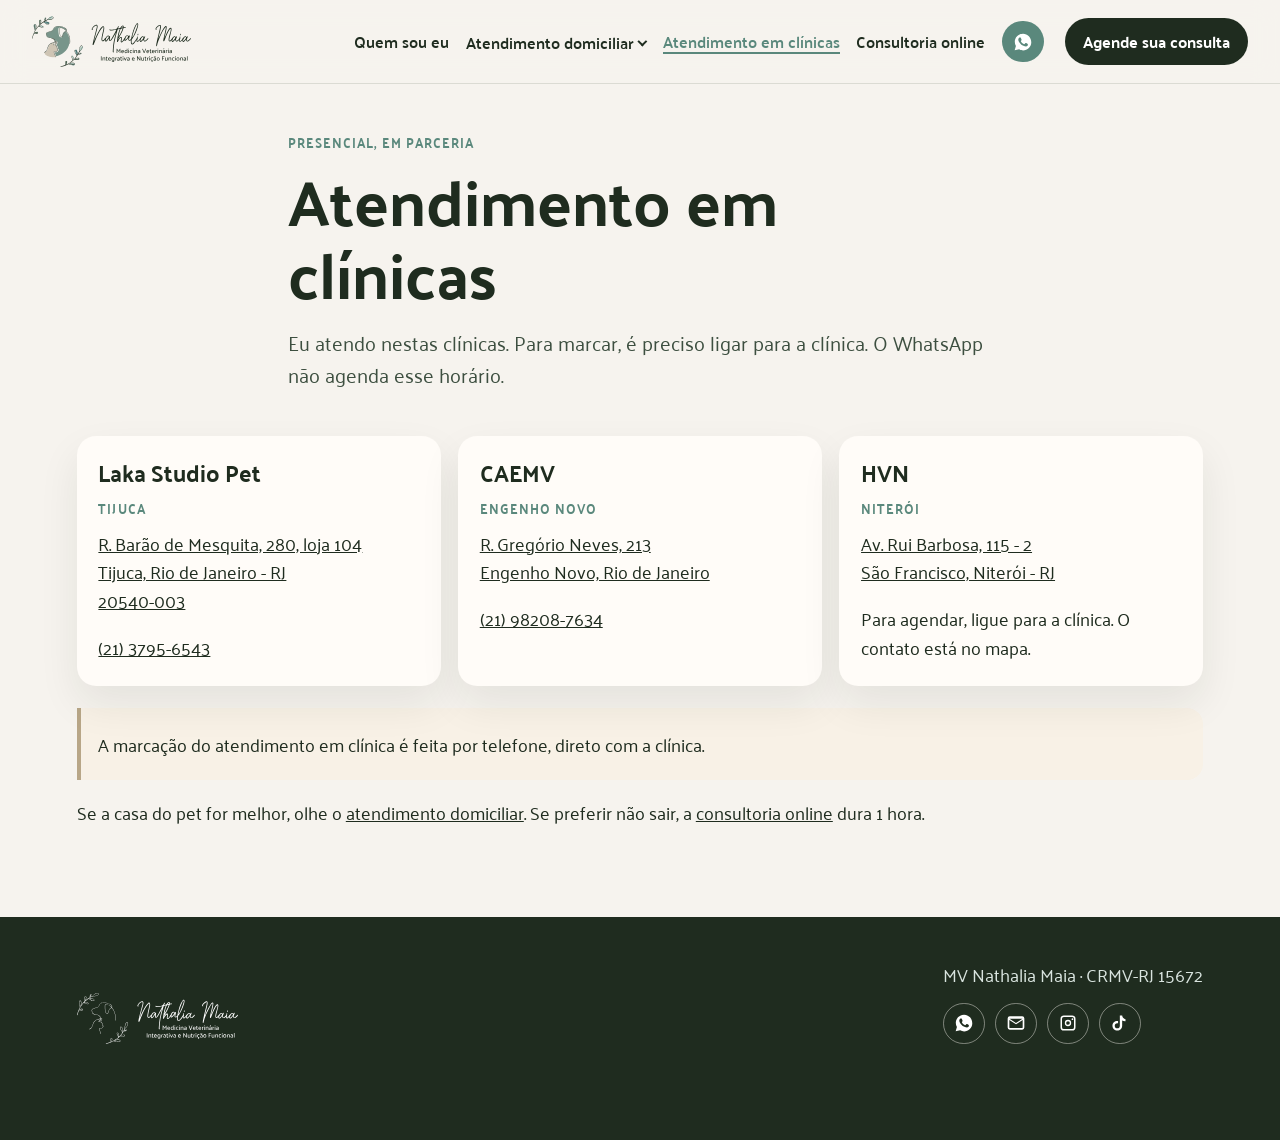
==== commit e90a436c: "Mostra Agende sua consulta ao passar o cursor no icone do WhatsApp. Co-authored-by: Cursor <cursorag" ====
--- a/clinicas.html
+++ b/clinicas.html
@@ -30,7 +30,7 @@
       </div>
       <a href="clinicas.html" aria-current="page">Atendimento em clínicas</a>
       <a href="online.html">Consultoria online</a>
-      <a class="btn btn-wa" href="https://wa.me/5521992675647?text=Ol%C3%A1%2C%20Dra.%20Nathalia!%20Vim%20pelo%20site%20e%20gostaria%20de%20saber%20sobre%20o%20atendimento%20em%20cl%C3%ADnica." target="_blank" rel="noopener noreferrer" aria-label="WhatsApp"><svg class="icon" viewBox="0 0 24 24" aria-hidden="true"><path d="M12.04 2C6.58 2 2.15 6.4 2.15 11.83c0 1.74.46 3.44 1.34 4.94L2 22l5.39-1.41a10 10 0 0 0 4.65 1.47h.01c5.46 0 9.89-4.4 9.89-9.83C21.94 6.4 17.5 2 12.04 2zm5.76 13.9c-.24.68-1.4 1.3-1.94 1.38-.5.08-1.12.11-1.81-.11-.42-.14-.95-.3-1.64-.59-2.88-1.24-4.76-4.15-4.9-4.34-.14-.2-1.16-1.54-1.16-2.94s.73-2.08 1-2.37c.24-.28.64-.41 1.02-.41.12 0 .23 0 .33.01.3.01.44.03.64.49.24.58.82 2 .89 2.15.07.14.12.32.02.51-.1.2-.14.32-.28.49-.14.17-.3.38-.42.51-.14.14-.28.29-.12.56.16.27.72 1.19 1.55 1.93 1.06.95 1.96 1.25 2.24 1.39.28.14.44.12.6-.07.17-.2.7-.81.88-1.09.19-.28.37-.23.63-.14.26.09 1.64.77 1.92.91.28.14.47.21.54.33.07.12.07.68-.17 1.36z"/></svg></a>
+      <a class="btn btn-wa" href="https://wa.me/5521992675647?text=Ol%C3%A1%2C%20Dra.%20Nathalia!%20Vim%20pelo%20site%20e%20gostaria%20de%20saber%20sobre%20o%20atendimento%20em%20cl%C3%ADnica." target="_blank" rel="noopener noreferrer" aria-label="Agende sua consulta"><svg class="icon" viewBox="0 0 24 24" aria-hidden="true"><path d="M12.04 2C6.58 2 2.15 6.4 2.15 11.83c0 1.74.46 3.44 1.34 4.94L2 22l5.39-1.41a10 10 0 0 0 4.65 1.47h.01c5.46 0 9.89-4.4 9.89-9.83C21.94 6.4 17.5 2 12.04 2zm5.76 13.9c-.24.68-1.4 1.3-1.94 1.38-.5.08-1.12.11-1.81-.11-.42-.14-.95-.3-1.64-.59-2.88-1.24-4.76-4.15-4.9-4.34-.14-.2-1.16-1.54-1.16-2.94s.73-2.08 1-2.37c.24-.28.64-.41 1.02-.41.12 0 .23 0 .33.01.3.01.44.03.64.49.24.58.82 2 .89 2.15.07.14.12.32.02.51-.1.2-.14.32-.28.49-.14.17-.3.38-.42.51-.14.14-.28.29-.12.56.16.27.72 1.19 1.55 1.93 1.06.95 1.96 1.25 2.24 1.39.28.14.44.12.6-.07.17-.2.7-.81.88-1.09.19-.28.37-.23.63-.14.26.09 1.64.77 1.92.91.28.14.47.21.54.33.07.12.07.68-.17 1.36z"/></svg></a>
     </nav>
     <div class="header-end">
       <a class="btn btn-agende" href="https://wa.me/5521992675647?text=Ol%C3%A1%2C%20Dra.%20Nathalia!%20Vim%20pelo%20site%20e%20gostaria%20de%20agendar%20uma%20consulta." target="_blank" rel="noopener noreferrer">Agende sua consulta</a>
@@ -95,7 +95,7 @@
       </div>
     </div>
   </footer>
-  <a class="float-wa" href="https://wa.me/5521992675647?text=Ol%C3%A1%2C%20Dra.%20Nathalia!%20Vim%20pelo%20site%20e%20gostaria%20de%20saber%20sobre%20o%20atendimento%20em%20cl%C3%ADnica." target="_blank" rel="noopener noreferrer" aria-label="WhatsApp"><svg class="icon" viewBox="0 0 24 24" aria-hidden="true"><path d="M12.04 2C6.58 2 2.15 6.4 2.15 11.83c0 1.74.46 3.44 1.34 4.94L2 22l5.39-1.41a10 10 0 0 0 4.65 1.47h.01c5.46 0 9.89-4.4 9.89-9.83C21.94 6.4 17.5 2 12.04 2zm5.76 13.9c-.24.68-1.4 1.3-1.94 1.38-.5.08-1.12.11-1.81-.11-.42-.14-.95-.3-1.64-.59-2.88-1.24-4.76-4.15-4.9-4.34-.14-.2-1.16-1.54-1.16-2.94s.73-2.08 1-2.37c.24-.28.64-.41 1.02-.41.12 0 .23 0 .33.01.3.01.44.03.64.49.24.58.82 2 .89 2.15.07.14.12.32.02.51-.1.2-.14.32-.28.49-.14.17-.3.38-.42.51-.14.14-.28.29-.12.56.16.27.72 1.19 1.55 1.93 1.06.95 1.96 1.25 2.24 1.39.28.14.44.12.6-.07.17-.2.7-.81.88-1.09.19-.28.37-.23.63-.14.26.09 1.64.77 1.92.91.28.14.47.21.54.33.07.12.07.68-.17 1.36z"/></svg></a>
+  <a class="float-wa" href="https://wa.me/5521992675647?text=Ol%C3%A1%2C%20Dra.%20Nathalia!%20Vim%20pelo%20site%20e%20gostaria%20de%20saber%20sobre%20o%20atendimento%20em%20cl%C3%ADnica." target="_blank" rel="noopener noreferrer" aria-label="Agende sua consulta"><svg class="icon" viewBox="0 0 24 24" aria-hidden="true"><path d="M12.04 2C6.58 2 2.15 6.4 2.15 11.83c0 1.74.46 3.44 1.34 4.94L2 22l5.39-1.41a10 10 0 0 0 4.65 1.47h.01c5.46 0 9.89-4.4 9.89-9.83C21.94 6.4 17.5 2 12.04 2zm5.76 13.9c-.24.68-1.4 1.3-1.94 1.38-.5.08-1.12.11-1.81-.11-.42-.14-.95-.3-1.64-.59-2.88-1.24-4.76-4.15-4.9-4.34-.14-.2-1.16-1.54-1.16-2.94s.73-2.08 1-2.37c.24-.28.64-.41 1.02-.41.12 0 .23 0 .33.01.3.01.44.03.64.49.24.58.82 2 .89 2.15.07.14.12.32.02.51-.1.2-.14.32-.28.49-.14.17-.3.38-.42.51-.14.14-.28.29-.12.56.16.27.72 1.19 1.55 1.93 1.06.95 1.96 1.25 2.24 1.39.28.14.44.12.6-.07.17-.2.7-.81.88-1.09.19-.28.37-.23.63-.14.26.09 1.64.77 1.92.91.28.14.47.21.54.33.07.12.07.68-.17 1.36z"/></svg></a>
   <script src="js/nav.js"></script>
 </body>
 </html>
--- a/css/styles.css
+++ b/css/styles.css
@@ -53,14 +53,14 @@
   justify-content: space-between;
   gap: 1rem;
   min-height: var(--header);
-  padding: 0.75rem 6vw;
+  padding: 0.75rem clamp(1rem, 2.5vw, 2.75rem);
   background: rgba(246, 243, 238, 0.92);
   backdrop-filter: blur(12px);
   border-bottom: 1px solid var(--line);
 }
 
-.logo { min-width: 0; }
-.logo img { height: 3.2rem; width: auto; max-width: 100%; }
+.logo { flex: 0 0 auto; }
+.logo img { height: 3.2rem; width: auto; }
 
 .header-end {
   display: flex;
@@ -96,8 +96,15 @@
   align-items: center;
   justify-content: flex-end;
   gap: 1.05rem;
-  flex: 1;
+  flex: 1 0 auto;
   margin-right: 0.35rem;
+}
+
+.site-nav a,
+.menu-drop,
+.menu-drop-btn {
+  flex: 0 0 auto;
+  white-space: nowrap;
 }
 
 .site-nav a {
@@ -137,6 +144,7 @@
 }
 
 .btn-wa {
+  position: relative;
   background: var(--viridian);
   color: white;
   width: 2.6rem;
@@ -144,6 +152,36 @@
   padding: 0;
 }
 .btn-wa:hover { background: #4c756a; }
+
+.btn-wa::after,
+.float-wa::after {
+  content: "Agende sua consulta";
+  position: absolute;
+  z-index: 20;
+  padding: 0.35rem 0.7rem;
+  border-radius: 999px;
+  background: var(--ink);
+  color: white;
+  font-size: 0.82rem;
+  font-weight: 600;
+  line-height: 1.2;
+  white-space: nowrap;
+  opacity: 0;
+  pointer-events: none;
+  transition: opacity 0.15s ease;
+}
+
+.btn-wa::after {
+  top: calc(100% + 0.45rem);
+  right: 0;
+}
+
+.btn-wa:hover::after,
+.btn-wa:focus-visible::after,
+.float-wa:hover::after,
+.float-wa:focus-visible::after {
+  opacity: 1;
+}
 
 .btn-agende {
   background: var(--ink);
@@ -451,50 +489,55 @@
   display: none;
 }
 
-@media (max-width: 1180px) {
-  .nav-toggle { display: inline-flex; }
-
-  .site-nav {
-    display: none;
-    position: absolute;
-    top: 100%;
-    left: 0;
-    right: 0;
-    flex: none;
-    margin: 0;
-    flex-direction: column;
-    align-items: stretch;
-    justify-content: flex-start;
-    gap: 0.15rem;
-    padding: 0.6rem 1.25rem 1.1rem;
-    background: var(--paper);
-    border-bottom: 1px solid var(--line);
-    box-shadow: var(--shadow);
-  }
-
-  .site-nav.is-open { display: flex; }
-
-  .site-nav a { padding: 0.6rem 0; }
-  .site-nav a.btn-wa { padding: 0; align-self: flex-start; }
-
-  .menu-drop { width: 100%; }
-  .menu-drop-btn { width: 100%; justify-content: space-between; padding: 0.6rem 0; }
-  .menu-panel {
-    position: static;
-    min-width: 0;
-    padding: 0 0 0.35rem 0.15rem;
-    background: transparent;
-    border-radius: 0;
-    box-shadow: none;
-  }
-  .menu-panel a {
-    padding: 0.45rem 0.2rem;
-    text-transform: none;
-    letter-spacing: 0;
-  }
-
+.site-header.is-compact .nav-toggle { display: inline-flex; }
+
+.site-header.is-compact .site-nav {
+  display: none;
+  position: absolute;
+  top: 100%;
+  left: 0;
+  right: 0;
+  flex: none;
+  margin: 0;
+  flex-direction: column;
+  align-items: stretch;
+  justify-content: flex-start;
+  gap: 0.15rem;
+  padding: 0.6rem 1.25rem 1.1rem;
+  background: var(--paper);
+  border-bottom: 1px solid var(--line);
+  box-shadow: var(--shadow);
+}
+
+.site-header.is-compact .site-nav.is-open { display: flex; }
+
+.site-header.is-compact .site-nav a { padding: 0.6rem 0; white-space: normal; }
+.site-header.is-compact .site-nav a.btn-wa { padding: 0; align-self: flex-start; }
+
+.site-header.is-compact .menu-drop { width: 100%; }
+.site-header.is-compact .menu-drop-btn {
+  width: 100%;
+  justify-content: space-between;
+  padding: 0.6rem 0;
+  white-space: normal;
+}
+.site-header.is-compact .menu-panel {
+  position: static;
+  min-width: 0;
+  padding: 0 0 0.35rem 0.15rem;
+  background: transparent;
+  border-radius: 0;
+  box-shadow: none;
+}
+.site-header.is-compact .menu-panel a {
+  padding: 0.45rem 0.2rem;
+  text-transform: none;
+  letter-spacing: 0;
+  white-space: normal;
+}
+
+@media (max-width: 900px) {
   .wrap { width: min(var(--max), calc(100% - 2rem)); }
-  .site-header { padding-inline: 1rem; }
 
   .hero, .split, .grid-3, .grid-2, .quotes {
     grid-template-columns: 1fr;
@@ -521,6 +564,12 @@
     border-radius: 50%;
     box-shadow: var(--shadow);
   }
+
+  .float-wa::after {
+    right: calc(100% + 0.55rem);
+    top: 50%;
+    transform: translateY(-50%);
+  }
 }
 
 @media (max-width: 700px) {
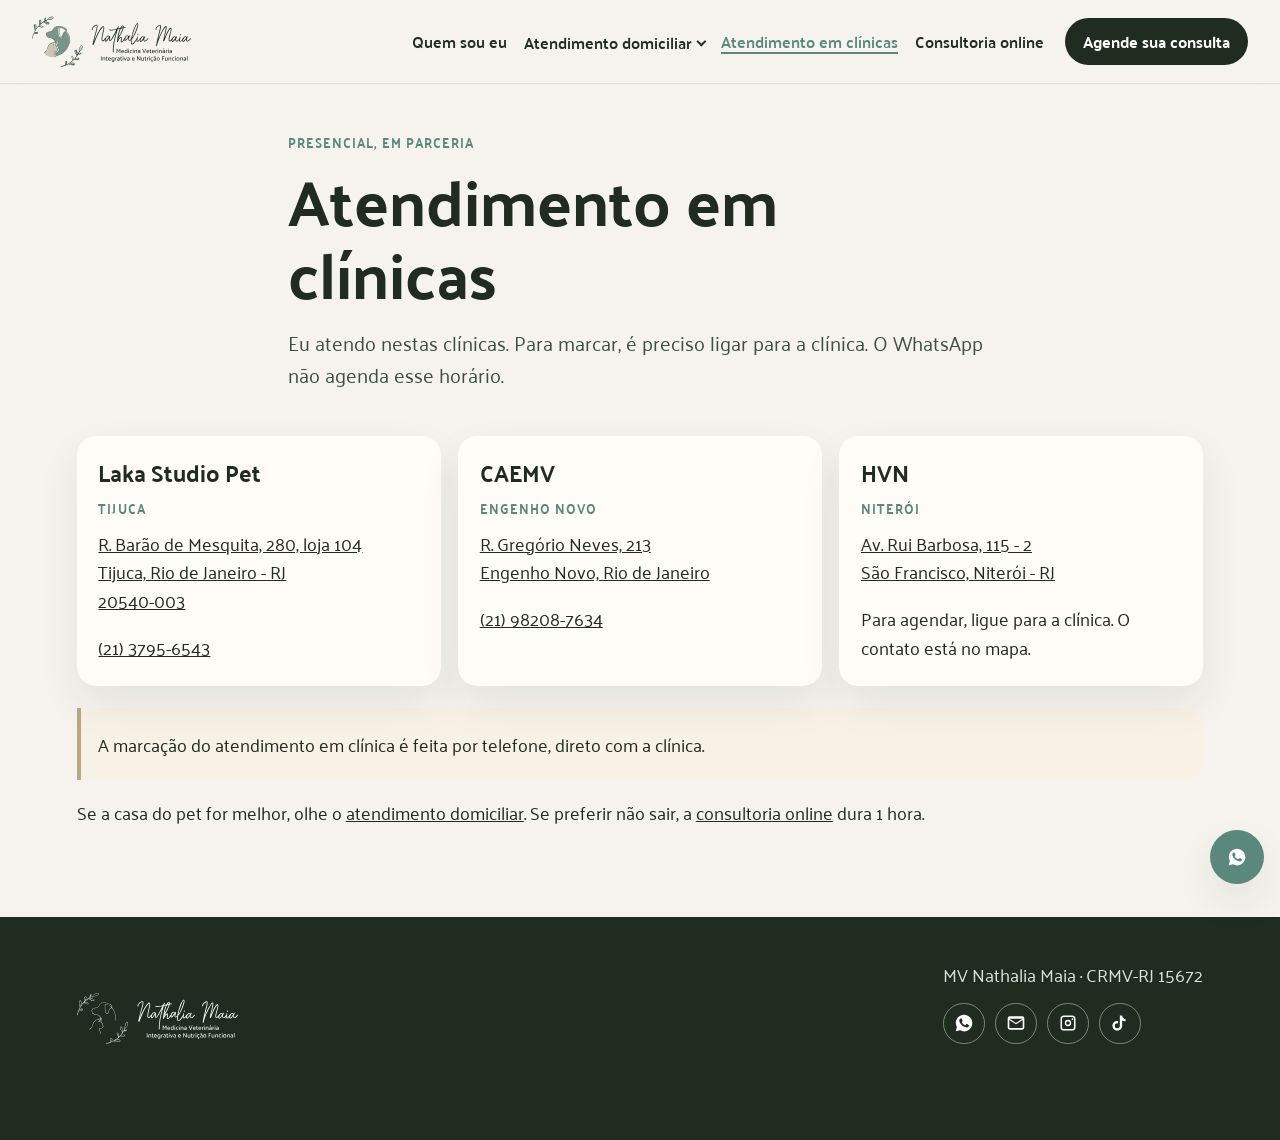
==== commit 15d9b54c: "Tira o WhatsApp do topo e mantem o rosto visivel nas fotos. Co-authored-by: Cursor <cursoragent@curs" ====
--- a/clinicas.html
+++ b/clinicas.html
@@ -30,7 +30,6 @@
       </div>
       <a href="clinicas.html" aria-current="page">Atendimento em clínicas</a>
       <a href="online.html">Consultoria online</a>
-      <a class="btn btn-wa" href="https://wa.me/5521992675647?text=Ol%C3%A1%2C%20Dra.%20Nathalia!%20Vim%20pelo%20site%20e%20gostaria%20de%20saber%20sobre%20o%20atendimento%20em%20cl%C3%ADnica." target="_blank" rel="noopener noreferrer" aria-label="Agende sua consulta"><svg class="icon" viewBox="0 0 24 24" aria-hidden="true"><path d="M12.04 2C6.58 2 2.15 6.4 2.15 11.83c0 1.74.46 3.44 1.34 4.94L2 22l5.39-1.41a10 10 0 0 0 4.65 1.47h.01c5.46 0 9.89-4.4 9.89-9.83C21.94 6.4 17.5 2 12.04 2zm5.76 13.9c-.24.68-1.4 1.3-1.94 1.38-.5.08-1.12.11-1.81-.11-.42-.14-.95-.3-1.64-.59-2.88-1.24-4.76-4.15-4.9-4.34-.14-.2-1.16-1.54-1.16-2.94s.73-2.08 1-2.37c.24-.28.64-.41 1.02-.41.12 0 .23 0 .33.01.3.01.44.03.64.49.24.58.82 2 .89 2.15.07.14.12.32.02.51-.1.2-.14.32-.28.49-.14.17-.3.38-.42.51-.14.14-.28.29-.12.56.16.27.72 1.19 1.55 1.93 1.06.95 1.96 1.25 2.24 1.39.28.14.44.12.6-.07.17-.2.7-.81.88-1.09.19-.28.37-.23.63-.14.26.09 1.64.77 1.92.91.28.14.47.21.54.33.07.12.07.68-.17 1.36z"/></svg></a>
     </nav>
     <div class="header-end">
       <a class="btn btn-agende" href="https://wa.me/5521992675647?text=Ol%C3%A1%2C%20Dra.%20Nathalia!%20Vim%20pelo%20site%20e%20gostaria%20de%20agendar%20uma%20consulta." target="_blank" rel="noopener noreferrer">Agende sua consulta</a>
--- a/css/styles.css
+++ b/css/styles.css
@@ -143,21 +143,32 @@
   border-color: var(--ink);
 }
 
-.btn-wa {
-  position: relative;
+.float-wa {
+  display: inline-flex;
+  align-items: center;
+  justify-content: center;
+  position: fixed;
+  right: 1rem;
+  bottom: 1rem;
+  z-index: 12;
+  width: 3.4rem;
+  height: 3.4rem;
   background: var(--viridian);
   color: white;
-  width: 2.6rem;
-  height: 2.6rem;
-  padding: 0;
-}
-.btn-wa:hover { background: #4c756a; }
-
-.btn-wa::after,
+  text-decoration: none;
+  border-radius: 50%;
+  box-shadow: var(--shadow);
+}
+
+.float-wa:hover { background: #4c756a; }
+
 .float-wa::after {
   content: "Agende sua consulta";
   position: absolute;
   z-index: 20;
+  right: calc(100% + 0.55rem);
+  top: 50%;
+  transform: translateY(-50%);
   padding: 0.35rem 0.7rem;
   border-radius: 999px;
   background: var(--ink);
@@ -171,17 +182,8 @@
   transition: opacity 0.15s ease;
 }
 
-.btn-wa::after {
-  top: calc(100% + 0.45rem);
-  right: 0;
-}
-
-.btn-wa:hover::after,
-.btn-wa:focus-visible::after,
 .float-wa:hover::after,
-.float-wa:focus-visible::after {
-  opacity: 1;
-}
+.float-wa:focus-visible::after { opacity: 1; }
 
 .btn-agende {
   background: var(--ink);
@@ -301,7 +303,7 @@
   width: 100%;
   aspect-ratio: 4 / 5;
   object-fit: cover;
-  object-position: center 68%;
+  object-position: center 32%;
   border-radius: 1.6rem 1.6rem 4.5rem 1.6rem;
   box-shadow: var(--shadow);
 }
@@ -388,8 +390,8 @@
   box-shadow: var(--shadow);
 }
 
-.portrait img { aspect-ratio: 4 / 5; object-position: center 30%; }
-.wide img { aspect-ratio: 16 / 9; object-position: center 40%; }
+.portrait img { aspect-ratio: 4 / 5; object-position: center 22%; }
+.wide img { aspect-ratio: 16 / 9; object-position: center 30%; }
 
 ul.clean, ol.clean { margin: 0.4rem 0 0; padding-left: 1.15rem; }
 ul.clean li, ol.clean li { margin: 0.35rem 0; }
@@ -485,9 +487,6 @@
 
 .social a:hover { background: rgba(244, 241, 234, 0.12); }
 
-.float-wa {
-  display: none;
-}
 
 .site-header.is-compact .nav-toggle { display: inline-flex; }
 
@@ -512,7 +511,6 @@
 .site-header.is-compact .site-nav.is-open { display: flex; }
 
 .site-header.is-compact .site-nav a { padding: 0.6rem 0; white-space: normal; }
-.site-header.is-compact .site-nav a.btn-wa { padding: 0; align-self: flex-start; }
 
 .site-header.is-compact .menu-drop { width: 100%; }
 .site-header.is-compact .menu-drop-btn {
@@ -544,32 +542,8 @@
   }
 
   .hero-photo { order: -1; }
-  .hero-photo img, .portrait img { aspect-ratio: 5 / 4; object-position: center 70%; }
 
   .site-footer .wrap { flex-direction: column; align-items: start; }
-
-  .float-wa {
-    display: inline-flex;
-    align-items: center;
-    justify-content: center;
-    position: fixed;
-    right: 1rem;
-    bottom: 1rem;
-    z-index: 12;
-    width: 3.4rem;
-    height: 3.4rem;
-    background: var(--viridian);
-    color: white;
-    text-decoration: none;
-    border-radius: 50%;
-    box-shadow: var(--shadow);
-  }
-
-  .float-wa::after {
-    right: calc(100% + 0.55rem);
-    top: 50%;
-    transform: translateY(-50%);
-  }
 }
 
 @media (max-width: 700px) {
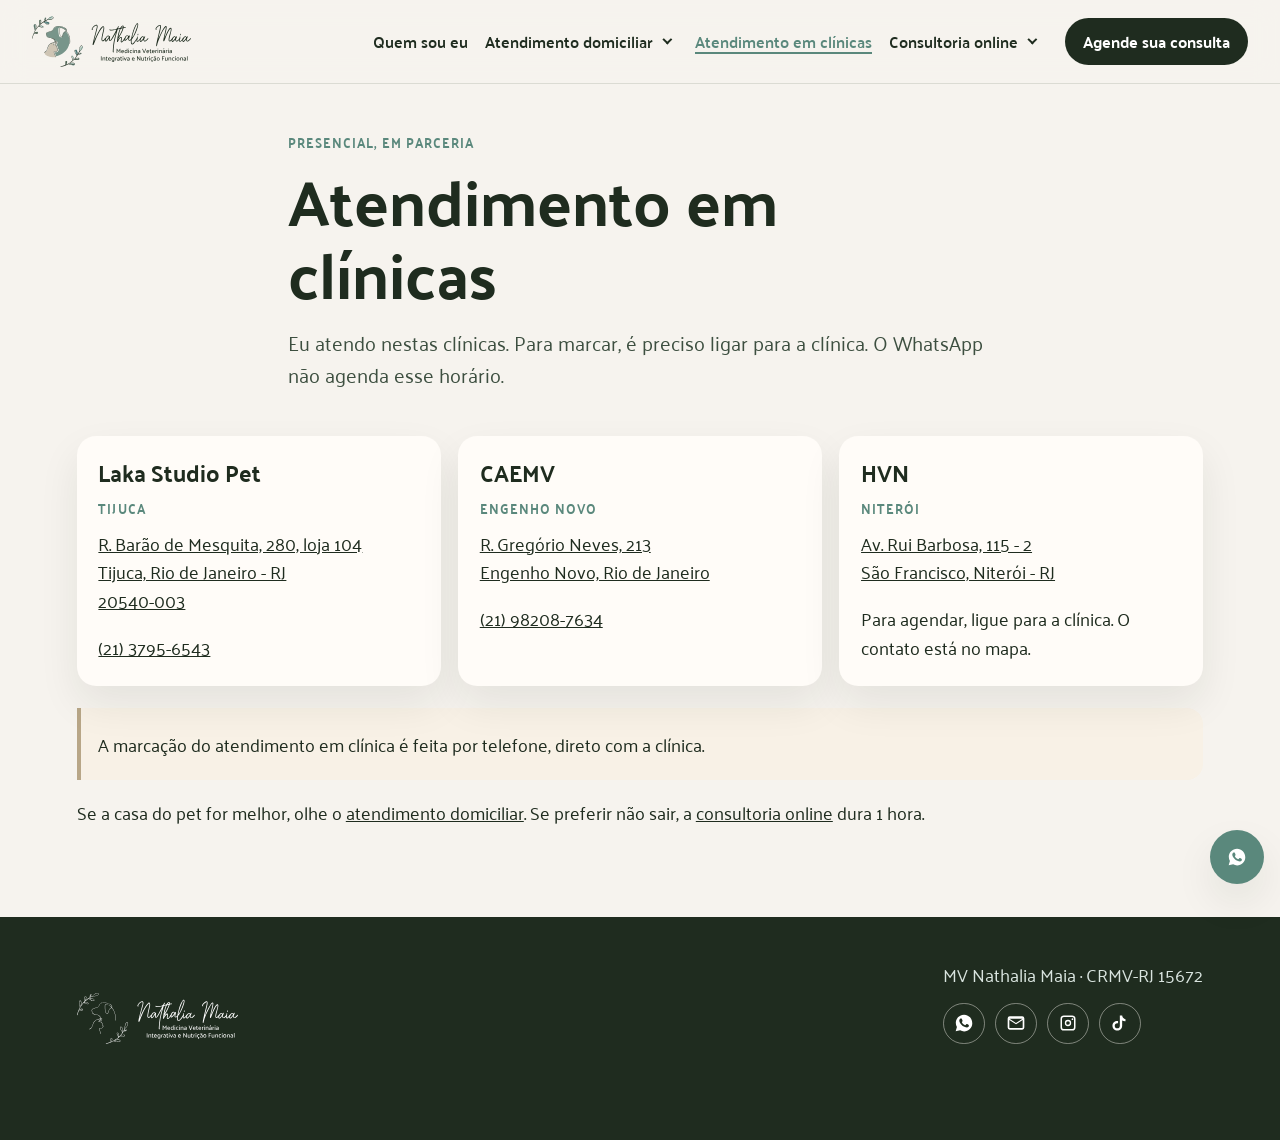
==== commit 3d311ea3: "Leva o clique do menu ao topo da pagina e iguala o menu da consultoria. Co-authored-by: Cursor <curs" ====
--- a/clinicas.html
+++ b/clinicas.html
@@ -21,7 +21,8 @@
     <nav class="site-nav" id="site-nav">
       <a href="index.html">Quem sou eu</a>
       <div class="menu-drop">
-        <button class="menu-drop-btn" type="button" aria-expanded="false" aria-controls="menu-domiciliar">Atendimento domiciliar<span class="caret" aria-hidden="true"></span></button>
+        <a href="domiciliar.html">Atendimento domiciliar</a>
+        <button class="menu-drop-btn" type="button" aria-expanded="false" aria-controls="menu-domiciliar" aria-label="Abrir opções de atendimento domiciliar"><span class="caret" aria-hidden="true"></span></button>
         <div class="menu-panel" id="menu-domiciliar">
           <a href="domiciliar.html#nutricional">Atendimento Nutricional Funcional</a>
           <a href="domiciliar.html#cannabis">Atendimento Terapêutico com Cannabis</a>
@@ -29,7 +30,15 @@
         </div>
       </div>
       <a href="clinicas.html" aria-current="page">Atendimento em clínicas</a>
-      <a href="online.html">Consultoria online</a>
+      <div class="menu-drop">
+        <a href="online.html">Consultoria online</a>
+        <button class="menu-drop-btn" type="button" aria-expanded="false" aria-controls="menu-online" aria-label="Abrir opções de consultoria online"><span class="caret" aria-hidden="true"></span></button>
+        <div class="menu-panel" id="menu-online">
+          <a href="online.html#nutricional">Atendimento Nutricional Funcional</a>
+          <a href="online.html#cannabis">Atendimento Terapêutico com Cannabis</a>
+          <a href="online.html#terapia">Sessão de Terapia Pet à distância</a>
+        </div>
+      </div>
     </nav>
     <div class="header-end">
       <a class="btn btn-agende" href="https://wa.me/5521992675647?text=Ol%C3%A1%2C%20Dra.%20Nathalia!%20Vim%20pelo%20site%20e%20gostaria%20de%20agendar%20uma%20consulta." target="_blank" rel="noopener noreferrer">Agende sua consulta</a>
--- a/css/styles.css
+++ b/css/styles.css
@@ -195,23 +195,28 @@
 
 .btn-agende:hover { background: #314332; }
 
-.menu-drop { position: relative; }
+.menu-drop {
+  position: relative;
+  display: inline-flex;
+  align-items: center;
+  gap: 0.2rem;
+}
 
 .menu-drop-btn {
   display: inline-flex;
   align-items: center;
-  gap: 0.35rem;
+  justify-content: center;
+  width: 1.4rem;
+  height: 1.4rem;
   border: 0;
   background: none;
   color: inherit;
   font: inherit;
-  font-weight: 600;
-  font-size: 1rem;
   cursor: pointer;
   padding: 0;
 }
 
-.menu-drop.is-current .menu-drop-btn {
+.menu-drop.is-current > a {
   color: var(--viridian);
   box-shadow: inset 0 -2px 0 var(--viridian);
 }
@@ -242,6 +247,8 @@
 
 .menu-drop.is-open .menu-panel { display: block; }
 
+.site-nav .menu-drop:last-child .menu-panel { left: auto; right: 0; }
+
 .menu-panel a {
   display: block;
   padding: 0.72rem 1.15rem;
@@ -349,12 +356,15 @@
 
 .subnav {
   display: flex;
-  flex-wrap: wrap;
-  gap: 0.55rem;
-  margin: 1.3rem 0 0;
+  flex-direction: column;
+  align-items: flex-start;
+  gap: 0.75rem;
+  margin: 1.5rem 0 0;
   padding: 0;
   list-style: none;
 }
+
+.subnav li { margin: 0; }
 
 .subnav a {
   text-decoration: none;
@@ -512,13 +522,16 @@
 
 .site-header.is-compact .site-nav a { padding: 0.6rem 0; white-space: normal; }
 
-.site-header.is-compact .menu-drop { width: 100%; }
-.site-header.is-compact .menu-drop-btn {
+.site-header.is-compact .menu-drop {
+  display: flex;
+  flex-wrap: wrap;
   width: 100%;
+  align-items: center;
   justify-content: space-between;
-  padding: 0.6rem 0;
-  white-space: normal;
-}
+}
+.site-header.is-compact .menu-drop > a { padding: 0.6rem 0; white-space: normal; }
+.site-header.is-compact .menu-drop-btn { width: 2.2rem; height: 2.2rem; }
+.site-header.is-compact .menu-drop .menu-panel { width: 100%; left: 0; right: auto; }
 .site-header.is-compact .menu-panel {
   position: static;
   min-width: 0;
